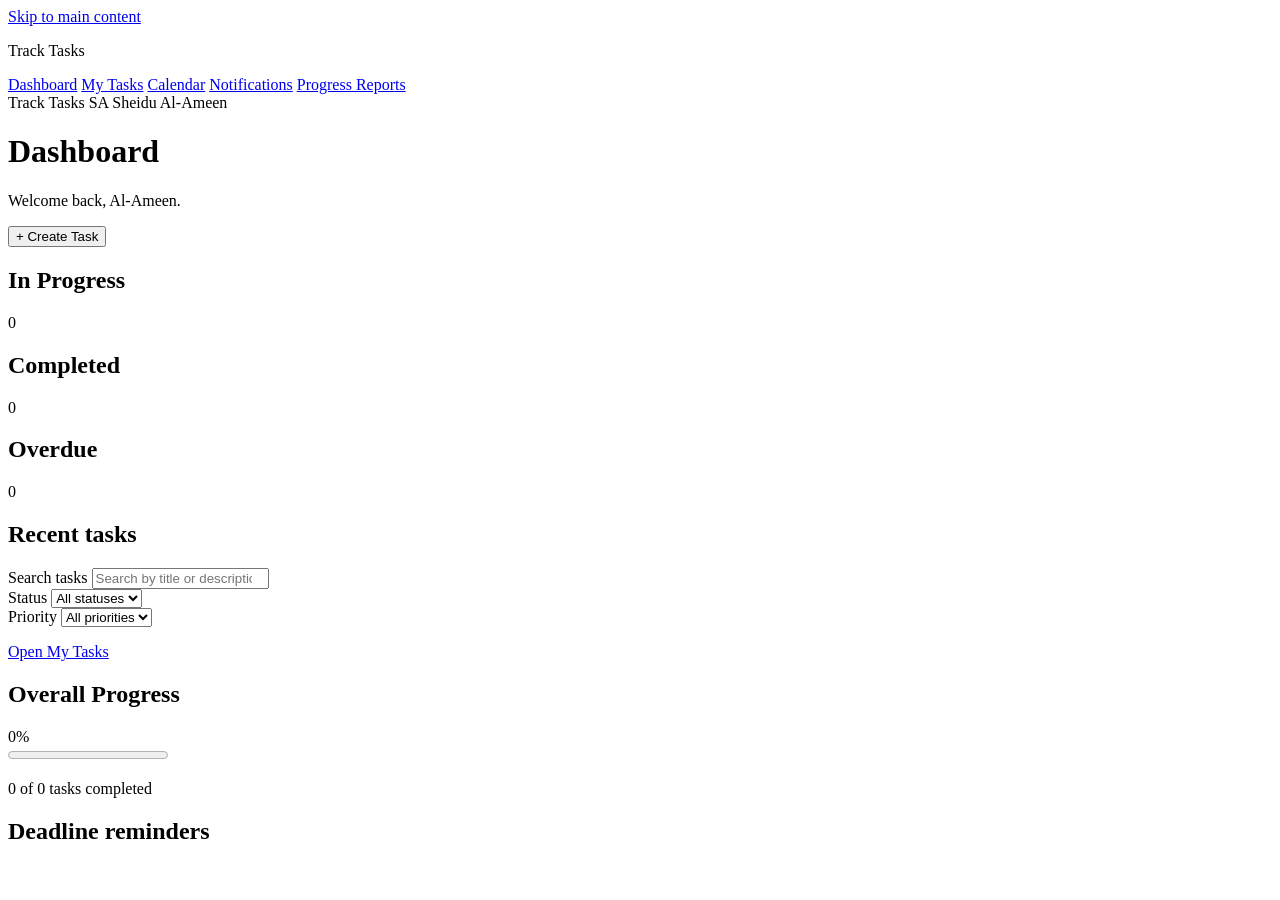
==== dashboard.html @ 4b4ce2c3 "Add dashboard HTML structure and task form" ====
<!DOCTYPE html>
<html lang="en">
<head>
  <meta charset="UTF-8">
  <meta name="viewport" content="width=device-width, initial-scale=1">
  <meta name="description" content="Task Manager dashboard">

  <title>Dashboard | Task Manager</title>

  <link rel="stylesheet" href="dashboard.css">
  <script src="dashboard.js" defer></script>
</head>

<body>
  <a class="skip-link" href="#main-content">
    Skip to main content
  </a>

  <div class="app">
    <aside class="sidebar">
      <p class="brand">Track Tasks</p>

      <nav aria-label="Main navigation">
        <a href="dashboard.html" aria-current="page">Dashboard</a>
        <a href="tasks.html">My Tasks</a>
        <a href="calendar.html">Calendar</a>
        <a href="#reminders">Notifications</a>
        <a href="#progress">Progress Reports</a>
      </nav>
    </aside>

    <div class="workspace">
      <header class="topbar">
        <span>Track Tasks</span>

        <span class="user">
          <span class="avatar" aria-hidden="true">SA</span>
          Sheidu Al-Ameen
        </span>
      </header>

      <main id="main-content" tabindex="-1">
        <div class="page-heading">
          <div>
            <h1>Dashboard</h1>
            <p>Welcome back, Al-Ameen.</p>
          </div>

          <button
            id="show-form"
            type="button"
            aria-expanded="false"
            aria-controls="task-panel"
          >
            + Create Task
          </button>
        </div>

        <p
          id="announcement"
          class="announcement"
          role="status"
          aria-live="polite"
        ></p>

        <section
          id="task-panel"
          class="panel"
          aria-labelledby="form-title"
          hidden
        >
          <h2 id="form-title">Create a task</h2>

          <form id="task-form" novalidate>
            <p id="form-error" class="error" role="alert"></p>

            <label for="task-title">Task title (required)</label>
            <input
              id="task-title"
              name="title"
              required
              minlength="3"
              maxlength="80"
              aria-describedby="title-help form-error"
            >
            <small id="title-help">Enter 3–80 characters.</small>

            <label for="task-description">Description</label>
            <textarea
              id="task-description"
              name="description"
              maxlength="300"
              rows="3"
              aria-describedby="form-error"
            ></textarea>

            <div class="form-grid">
              <div>
                <label for="task-date">Due date (required)</label>
                <input
                  id="task-date"
                  name="dueDate"
                  type="date"
                  required
                  aria-describedby="form-error"
                >
              </div>

              <div>
                <label for="task-priority">Priority</label>
                <select
                  id="task-priority"
                  name="priority"
                  aria-describedby="form-error"
                >
                  <option value="low">Low</option>
                  <option value="medium" selected>Medium</option>
                  <option value="high">High</option>
                </select>
              </div>
            </div>

            <div class="actions">
              <button type="submit">Save task</button>

              <button
                id="cancel-form"
                class="secondary"
                type="button"
              >
                Cancel
              </button>
            </div>
          </form>
        </section>

        <section class="stats" aria-label="Task summary">
          <article class="panel">
            <h2>In Progress</h2>
            <p id="in-progress-count" class="stat-number">0</p>
          </article>

          <article class="panel">
            <h2>Completed</h2>
            <p id="completed-count" class="stat-number">0</p>
          </article>

          <article class="panel">
            <h2>Overdue</h2>
            <p id="overdue-count" class="stat-number">0</p>
          </article>
        </section>

        <section class="panel" aria-labelledby="recent-heading">
          <h2 id="recent-heading">Recent tasks</h2>

          <div class="filters">
            <div>
              <label for="search">Search tasks</label>
              <input
                id="search"
                type="search"
                maxlength="80"
                placeholder="Search by title or description"
              >
            </div>

            <div>
              <label for="status-filter">Status</label>
              <select id="status-filter">
                <option value="all">All statuses</option>
                <option value="in-progress">In progress</option>
                <option value="completed">Completed</option>
                <option value="overdue">Overdue</option>
              </select>
            </div>

            <div>
              <label for="priority-filter">Priority</label>
              <select id="priority-filter">
                <option value="all">All priorities</option>
                <option value="high">High</option>
                <option value="medium">Medium</option>
                <option value="low">Low</option>
              </select>
            </div>
          </div>

          <p id="results-count" class="muted" role="status"></p>

          <ul id="task-list" class="task-list"></ul>

          <p id="empty-message" hidden>
            No tasks match your search or filters.
          </p>

          <a href="tasks.html" class="text-link">Open My Tasks</a>
        </section>

        <section
          id="progress"
          class="panel"
          aria-labelledby="progress-heading"
        >
          <div class="progress-heading">
            <h2 id="progress-heading">Overall Progress</h2>
            <span id="progress-percent">0%</span>
          </div>

          <progress
            id="progress-bar"
            max="100"
            value="0"
            aria-label="Percentage of tasks completed"
          >
            0%
          </progress>

          <p id="progress-description" class="muted">
            0 of 0 tasks completed
          </p>
        </section>

        <section
          id="reminders"
          class="panel"
          aria-labelledby="reminders-heading"
        >
          <h2 id="reminders-heading">Deadline reminders</h2>
          <p id="reminder-text"></p>
        </section>
      </main>
    </div>
  </div>
</body>
</html>
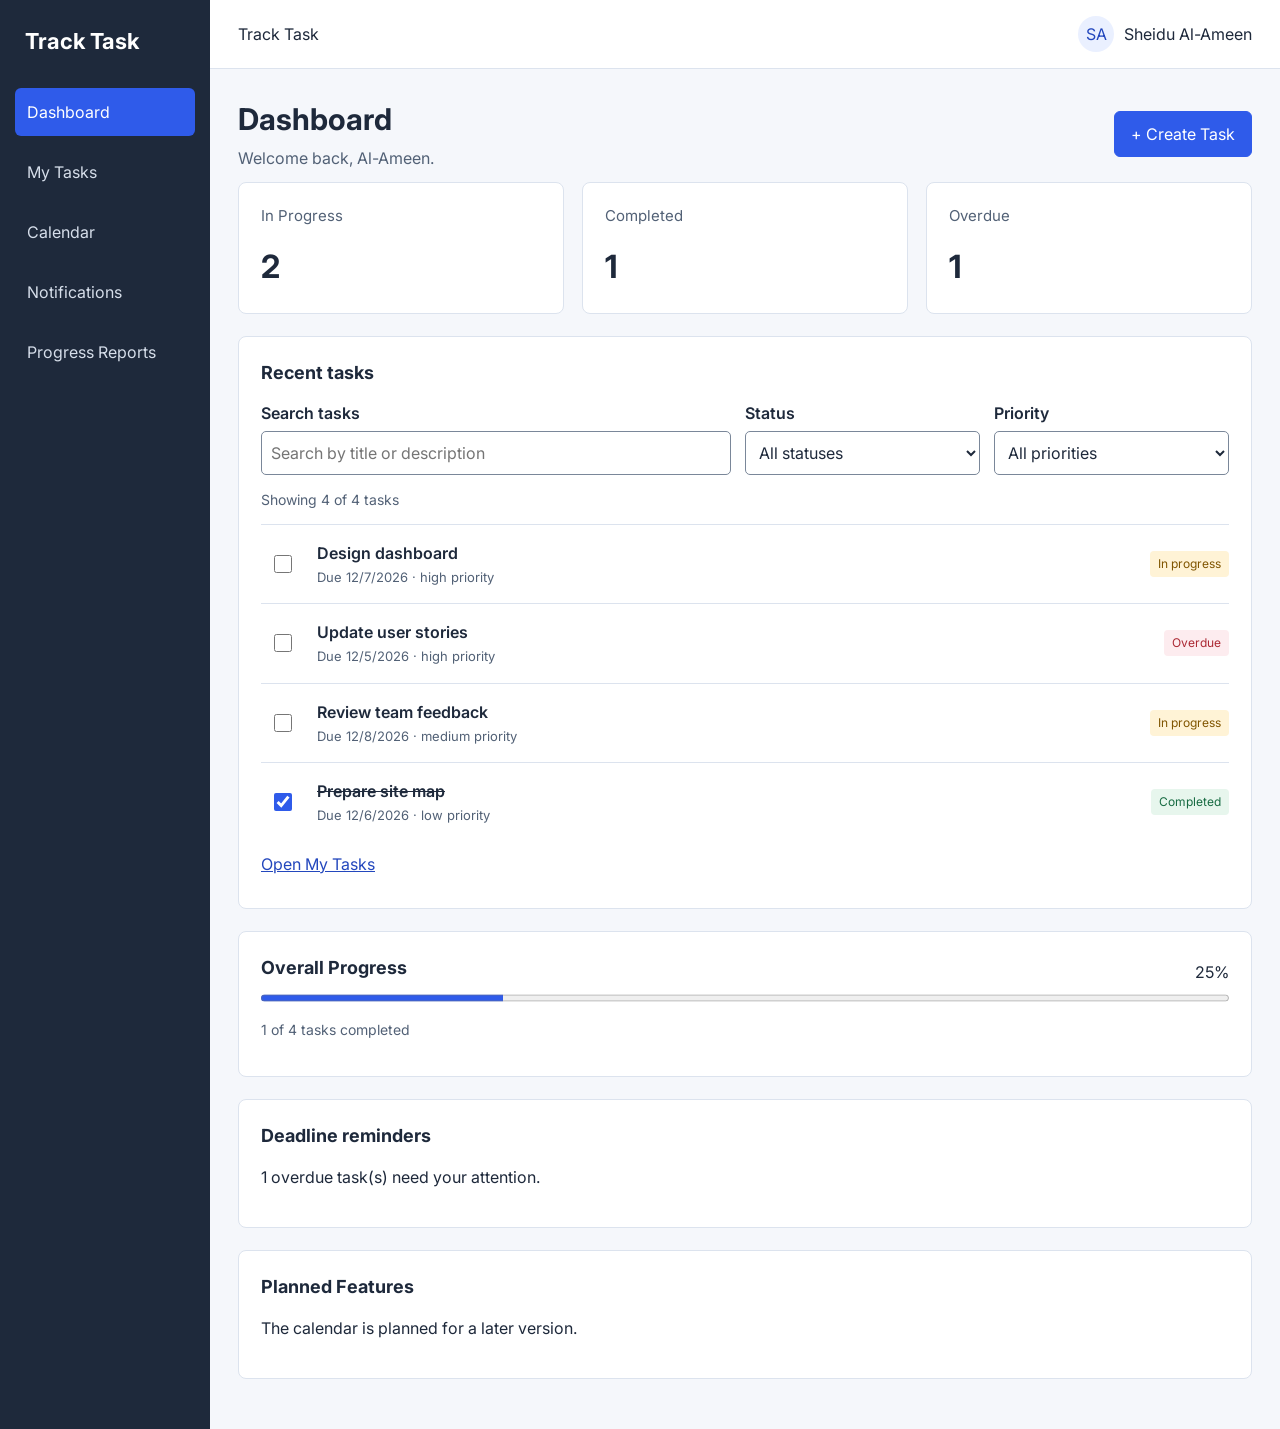
==== commit 634f0a7b: "Update dashboard.html Connect dashboard scripts and match shared task form values" ====
--- a/dashboard.html
+++ b/dashboard.html
@@ -3,12 +3,13 @@
 <head>
   <meta charset="UTF-8">
   <meta name="viewport" content="width=device-width, initial-scale=1">
-  <meta name="description" content="Task Manager dashboard">
-
-  <title>Dashboard | Task Manager</title>
+  <meta name="description" content="Track Task dashboard">
+
+  <title>Dashboard | Track Task</title>
 
   <link rel="stylesheet" href="dashboard.css">
-  <script src="dashboard.js" defer></script>
+ <script src="js/task-store.js" defer></script>
+<script src="dashboard.js" defer></script>
 </head>
 
 <body>
@@ -18,12 +19,12 @@
 
   <div class="app">
     <aside class="sidebar">
-      <p class="brand">Track Tasks</p>
+      <p class="brand">Track Task</p>
 
       <nav aria-label="Main navigation">
         <a href="dashboard.html" aria-current="page">Dashboard</a>
         <a href="tasks.html">My Tasks</a>
-        <a href="calendar.html">Calendar</a>
+        <a href="#planned-features">Calendar</a>
         <a href="#reminders">Notifications</a>
         <a href="#progress">Progress Reports</a>
       </nav>
@@ -31,7 +32,7 @@
 
     <div class="workspace">
       <header class="topbar">
-        <span>Track Tasks</span>
+        <span>Track Task</span>
 
         <span class="user">
           <span class="avatar" aria-hidden="true">SA</span>
@@ -79,17 +80,17 @@
               id="task-title"
               name="title"
               required
-              minlength="3"
-              maxlength="80"
+              minlength="1"
+              maxlength="100"
               aria-describedby="title-help form-error"
             >
-            <small id="title-help">Enter 3–80 characters.</small>
+            <small id="title-help">Enter 1–100 characters.</small>
 
             <label for="task-description">Description</label>
             <textarea
               id="task-description"
               name="description"
-              maxlength="300"
+              maxlength="1000"
               rows="3"
               aria-describedby="form-error"
             ></textarea>
@@ -113,9 +114,9 @@
                   name="priority"
                   aria-describedby="form-error"
                 >
-                  <option value="low">Low</option>
-                  <option value="medium" selected>Medium</option>
-                  <option value="high">High</option>
+                  <option value="Low">Low</option>
+                  <option value="Medium" selected>Medium</option>
+                  <option value="High">High</option>
                 </select>
               </div>
             </div>
@@ -169,6 +170,7 @@
               <label for="status-filter">Status</label>
               <select id="status-filter">
                 <option value="all">All statuses</option>
+                <option value="to-do">To-Do</option>
                 <option value="in-progress">In progress</option>
                 <option value="completed">Completed</option>
                 <option value="overdue">Overdue</option>
@@ -179,9 +181,9 @@
               <label for="priority-filter">Priority</label>
               <select id="priority-filter">
                 <option value="all">All priorities</option>
-                <option value="high">High</option>
-                <option value="medium">Medium</option>
-                <option value="low">Low</option>
+                <option value="High">High</option>
+                <option value="Medium">Medium</option>
+                <option value="Low">Low</option>
               </select>
             </div>
           </div>
@@ -229,8 +231,12 @@
           <h2 id="reminders-heading">Deadline reminders</h2>
           <p id="reminder-text"></p>
         </section>
+        <section id="planned-features" class="panel">
+        <h2>Planned Features</h2>
+        <p>The calendar is planned for a later version.</p>
+        </section>
       </main>
     </div>
   </div>
 </body>
-</html>+</html>
--- a/dashboard.css
+++ b/dashboard.css
@@ -0,0 +1,461 @@
+@import url("https://fonts.googleapis.com/css2?family=Inter:wght@400;600;700&display=swap");
+
+:root {
+  --blue: #2F5BEA;
+  --navy: #1E293B;
+  --background: #F5F7FB;
+  --border: #DCE3EE;
+  --muted: #526176;
+}
+
+* {
+  box-sizing: border-box;
+}
+
+body {
+  margin: 0;
+  font-family: Inter, Arial, sans-serif;
+  color: var(--navy);
+  background: var(--background);
+  line-height: 1.5;
+}
+
+a {
+  color: #2347BD;
+}
+
+button,
+input,
+select,
+textarea {
+  font: inherit;
+}
+
+button,
+a,
+input,
+select,
+textarea {
+  touch-action: manipulation;
+}
+
+button {
+  border: 1px solid var(--blue);
+  border-radius: 6px;
+  padding: 10px 16px;
+  min-height: 44px;
+  color: white;
+  background: var(--blue);
+  cursor: pointer;
+}
+
+button:hover {
+  background: #2448C4;
+}
+
+.secondary {
+  background: white;
+  color: var(--navy);
+  border-color: #7A8799;
+}
+
+.secondary:hover {
+  background: #EEF2F8;
+}
+
+:focus-visible {
+  outline: 3px solid #8A4100;
+  outline-offset: 3px;
+}
+
+.skip-link {
+  position: absolute;
+  top: 8px;
+  left: 8px;
+  padding: 10px;
+  background: white;
+  z-index: 10;
+  transform: translateY(-160%);
+}
+
+.skip-link:focus {
+  transform: translateY(0);
+}
+
+.app {
+  display: grid;
+  grid-template-columns: 210px minmax(0, 1fr);
+  min-height: 100vh;
+}
+
+.sidebar {
+  background: var(--navy);
+  color: white;
+  padding: 25px 15px;
+}
+
+.brand {
+  margin: 0 10px 30px;
+  font-size: 22px;
+  font-weight: 700;
+}
+
+.sidebar nav {
+  display: grid;
+  gap: 12px;
+}
+
+.sidebar a {
+  color: #D6DEEA;
+  text-decoration: none;
+  padding: 12px;
+  border-radius: 6px;
+}
+
+.sidebar a:hover {
+  background: #334155;
+}
+
+.sidebar a[aria-current="page"] {
+  background: var(--blue);
+  color: white;
+}
+
+.workspace {
+  min-width: 0;
+}
+
+.topbar {
+  display: flex;
+  justify-content: space-between;
+  align-items: center;
+  gap: 15px;
+  padding: 16px 28px;
+  background: white;
+  border-bottom: 1px solid var(--border);
+}
+
+.user {
+  display: flex;
+  align-items: center;
+  gap: 10px;
+}
+
+.avatar {
+  display: grid;
+  place-items: center;
+  width: 36px;
+  height: 36px;
+  border-radius: 50%;
+  background: #EAF0FF;
+  color: #2347BD;
+}
+
+main {
+  max-width: 1250px;
+  padding: 28px;
+  margin: auto;
+}
+
+.page-heading,
+.progress-heading {
+  display: flex;
+  justify-content: space-between;
+  align-items: center;
+  gap: 16px;
+}
+
+h1 {
+  margin: 0;
+  font-size: 30px;
+}
+
+h2 {
+  margin: 0 0 15px;
+  font-size: 18px;
+}
+
+.page-heading p {
+  margin: 4px 0 0;
+  color: var(--muted);
+}
+
+.panel {
+  padding: 22px;
+  margin: 22px 0;
+  background: white;
+  border: 1px solid var(--border);
+  border-radius: 8px;
+}
+
+.stats {
+  display: grid;
+  grid-template-columns: repeat(3, minmax(0, 1fr));
+  gap: 18px;
+}
+
+.stats .panel {
+  margin: 12px 0 0;
+}
+
+.stats h2 {
+  color: var(--muted);
+  font-size: 15px;
+  font-weight: 400;
+}
+
+.stat-number {
+  margin: 0;
+  font-size: 32px;
+  font-weight: 700;
+}
+
+label {
+  display: block;
+  font-weight: 600;
+  margin-bottom: 6px;
+}
+
+input,
+select,
+textarea {
+  width: 100%;
+  min-height: 44px;
+  padding: 9px;
+  border: 1px solid #7A8799;
+  border-radius: 5px;
+  color: var(--navy);
+  background: white;
+}
+
+textarea {
+  resize: vertical;
+}
+
+small {
+  display: block;
+  color: var(--muted);
+}
+
+form > label,
+.form-grid,
+.actions {
+  margin-top: 16px;
+}
+
+.form-grid {
+  display: grid;
+  grid-template-columns: 1fr 1fr;
+  gap: 16px;
+}
+
+.actions {
+  display: flex;
+  gap: 10px;
+  flex-wrap: wrap;
+}
+
+.filters {
+  display: grid;
+  grid-template-columns: 2fr 1fr 1fr;
+  gap: 14px;
+}
+
+.muted {
+  font-size: 14px;
+  color: var(--muted);
+}
+
+.task-list {
+  list-style: none;
+  padding: 0;
+  margin: 0;
+}
+
+.task-row {
+  display: flex;
+  align-items: center;
+  gap: 12px;
+  padding: 16px 0;
+  border-top: 1px solid var(--border);
+}
+
+.task-check {
+  display: grid;
+  place-items: center;
+  width: 44px;
+  min-height: 44px;
+  margin: 0;
+  flex-shrink: 0;
+}
+
+.task-check input {
+  width: 18px;
+  min-height: 18px;
+  height: 18px;
+  margin: 0;
+  accent-color: var(--blue);
+}
+
+.task-details {
+  flex: 1;
+  min-width: 0;
+  overflow-wrap: anywhere;
+}
+
+.task-title {
+  margin: 0;
+  font-weight: 600;
+}
+
+.task-meta {
+  margin: 3px 0 0;
+  color: var(--muted);
+  font-size: 13px;
+}
+
+.task-completed .task-title {
+  text-decoration: line-through;
+}
+
+.badge {
+  padding: 4px 8px;
+  border-radius: 4px;
+  font-size: 12px;
+  white-space: nowrap;
+}
+
+.in-progress {
+  color: #805500;
+  background: #FFF3D6;
+}
+
+.completed {
+  color: #176B42;
+  background: #E7F6ED;
+}
+
+.overdue {
+  color: #AC2934;
+  background: #FDECEF;
+}
+
+.text-link {
+  display: inline-block;
+  padding: 10px 0;
+  min-height: 44px;
+}
+
+.progress-heading h2 {
+  margin-bottom: 10px;
+}
+
+progress {
+  display: block;
+  width: 100%;
+  height: 14px;
+  accent-color: var(--blue);
+}
+
+.announcement:empty,
+.error:empty {
+  display: none;
+}
+
+.announcement {
+  padding: 10px 0;
+}
+
+.error {
+  color: #AC2934;
+  font-weight: 600;
+}
+
+[aria-invalid="true"] {
+  border: 2px solid #AC2934;
+}
+
+[hidden] {
+  display: none !important;
+}
+
+@media (max-width: 950px) {
+  .filters {
+    grid-template-columns: 1fr 1fr;
+  }
+
+  .filters > div:first-child {
+    grid-column: 1 / -1;
+  }
+}
+
+@media (max-width: 700px) {
+  .app {
+    grid-template-columns: 1fr;
+  }
+
+  .sidebar {
+    padding: 16px;
+  }
+
+  .brand {
+    margin: 0 0 12px;
+  }
+
+  .sidebar nav {
+    display: flex;
+    flex-wrap: wrap;
+    gap: 4px;
+  }
+
+  .sidebar a {
+    padding: 10px;
+    font-size: 14px;
+  }
+
+  .topbar {
+    padding: 14px 16px;
+    flex-wrap: wrap;
+  }
+
+  main {
+    padding: 20px 16px;
+  }
+
+  .page-heading {
+    flex-wrap: wrap;
+  }
+
+  .stats {
+    gap: 8px;
+  }
+
+  .stats .panel {
+    padding: 14px 10px;
+  }
+
+  .stats h2 {
+    font-size: 13px;
+  }
+
+  .panel {
+    padding: 16px;
+  }
+
+  .form-grid,
+  .filters {
+    grid-template-columns: 1fr;
+  }
+
+  .task-row {
+    flex-wrap: wrap;
+  }
+
+  .task-details {
+    flex-basis: calc(100% - 56px);
+  }
+
+  .badge {
+    margin-left: 56px;
+  }
+}
